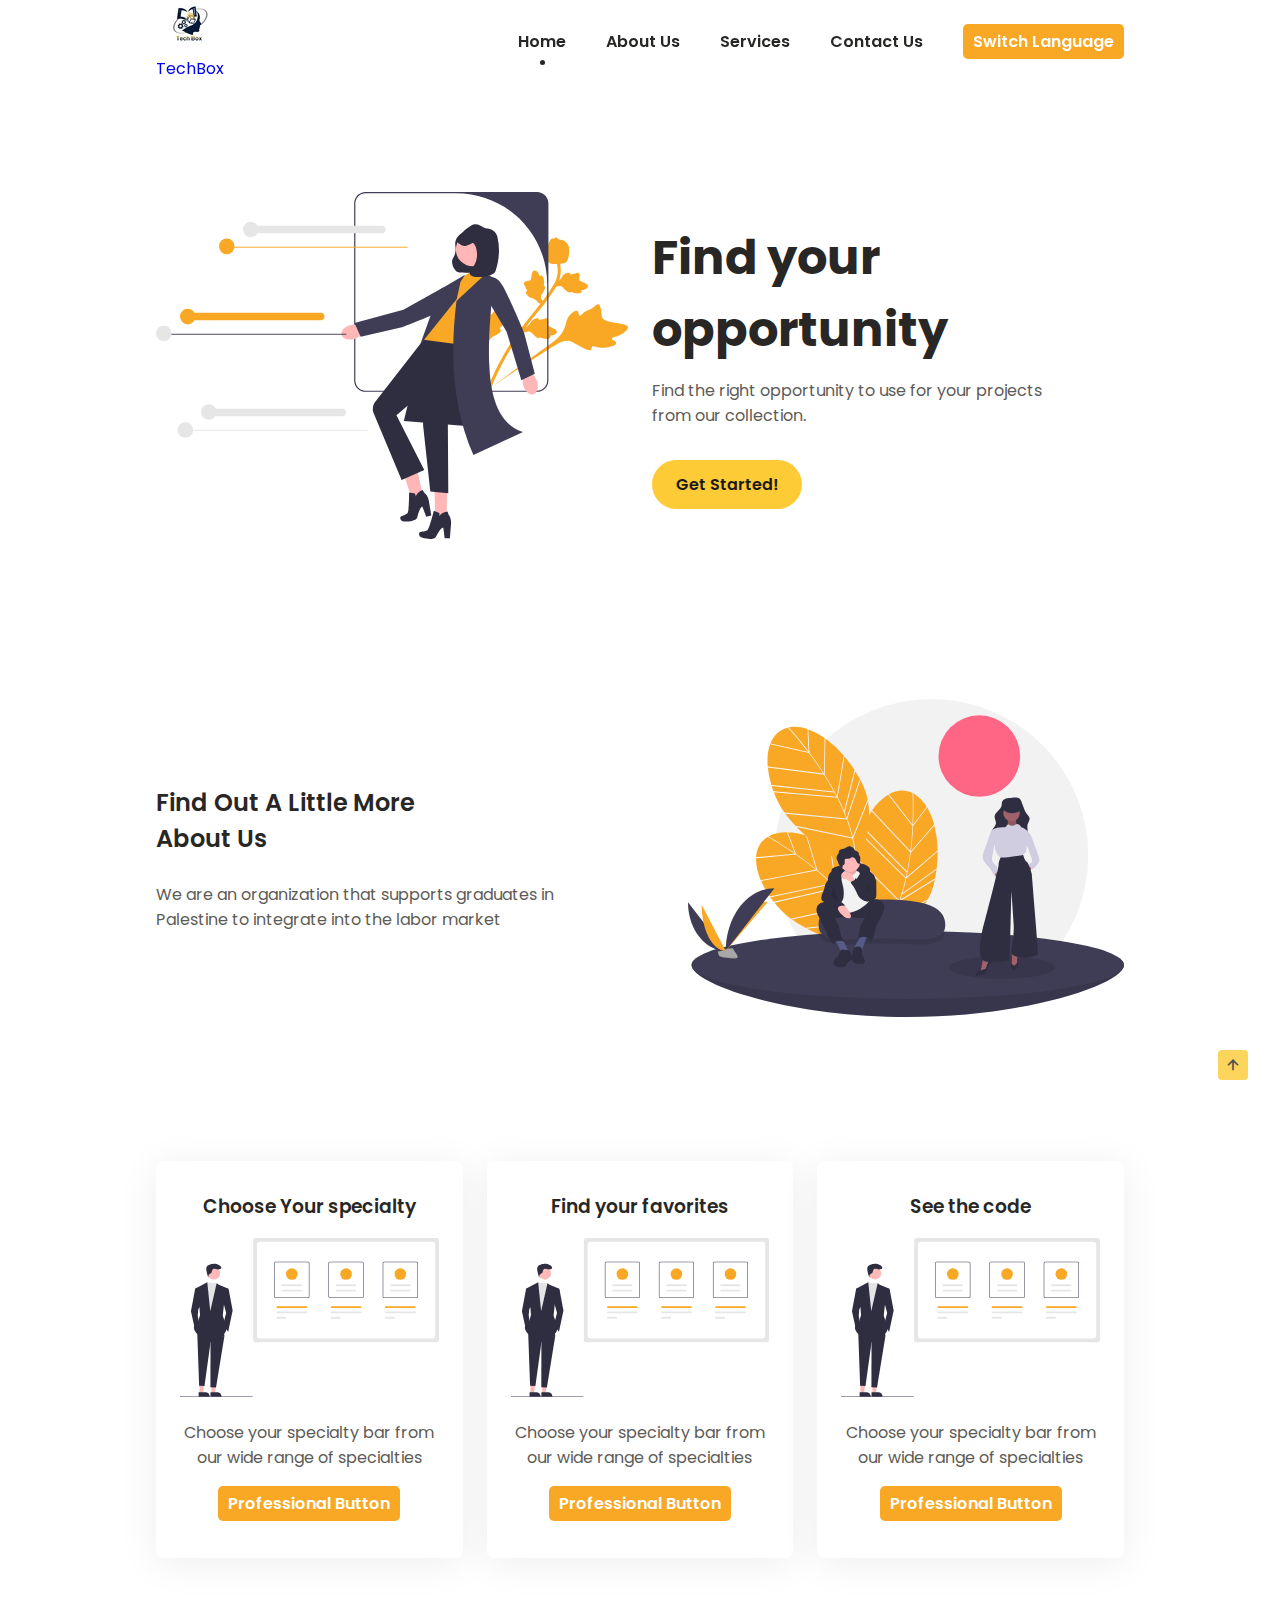
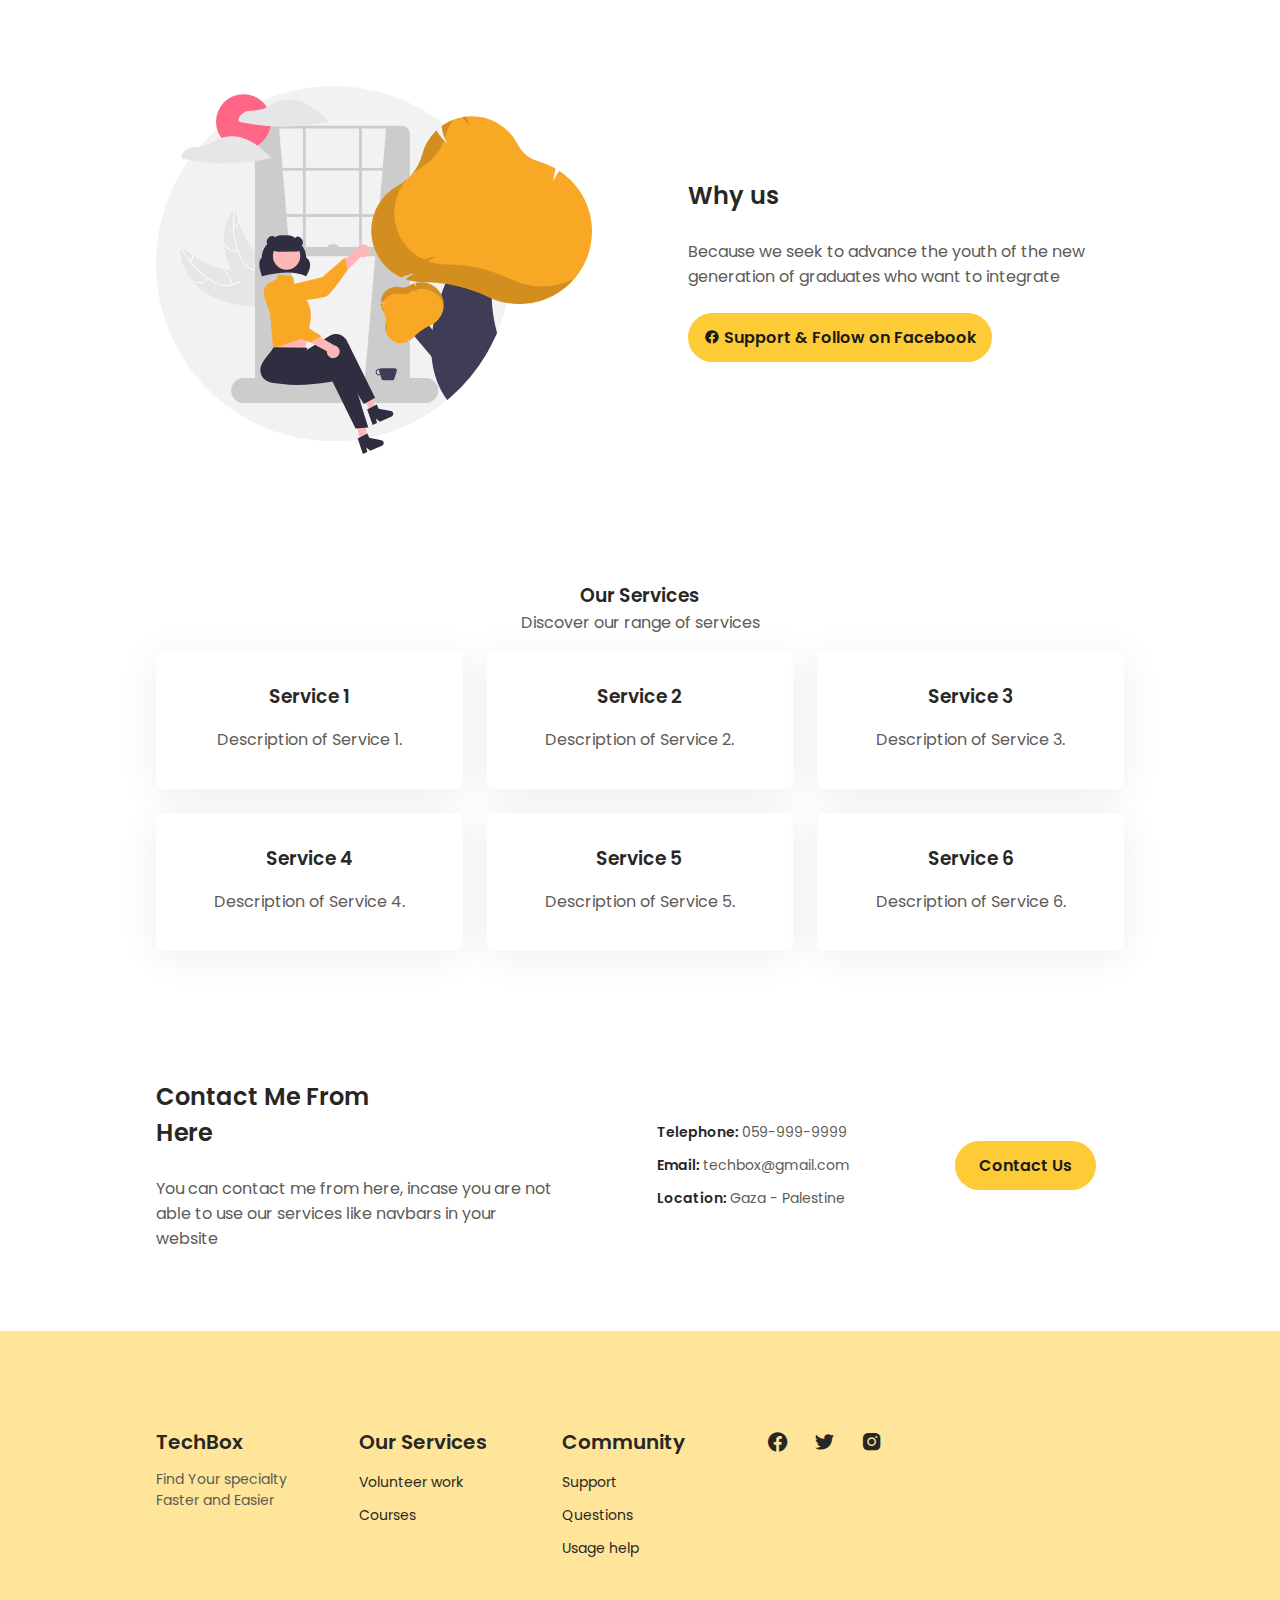
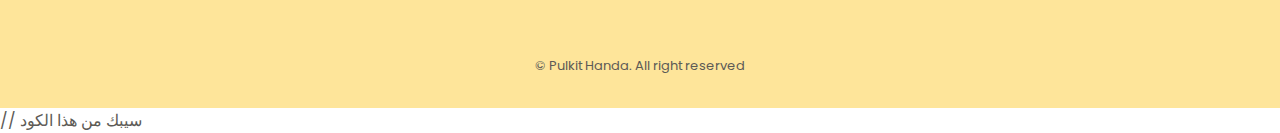
==== index.html @ 5c4421b6 "first commit" ====
<!DOCTYPE html>
<html lang="en">

<head>
    <meta charset="UTF-8">
    <meta name="viewport" content="width=device-width, initial-scale=1.0">

    <!--=============== BOXICONS ===============-->
    <link rel="stylesheet" href="https://cdn.jsdelivr.net/npm/boxicons@latest/css/boxicons.min.css">

    <!-- =============== CSS =============== -->
    <link rel="stylesheet" href="styles.css">
    <link rel="stylesheet" href="styles.scss">

    <title>TechBox</title>

    <!-- =============== FAVICON =============== -->
    <link rel="apple-touch-icon" sizes="180x180" href="assets/img/apple-touch-icon.png">
    <link rel="icon" type="image/png" sizes="32x32" href="assets/img/favicon-32x32.png">
    <link rel="icon" type="image/png" sizes="16x16" href="assets/img/favicon-16x16.png">
</head>

<body>
    <!--=============== HEADER ===============-->
    <header class="header" id="header">
        <div class="progress-container">
            <div class="progress-bar" id="myBar"></div>
        </div>
        <nav class="nav container">
            <a href="#" class="navbar-brand " style="text-align: center;">
                <img src="./img/techbox (1).jpg" alt="TechBox Logo" class="logo-image img-fluid" style="color: black;">
                <br> TechBox
            </a>

            <div class="nav__menu" id="nav-menu">
                <ul class="nav__list">
                    <li class="nav__item">
                        <a href="#home" class="nav__link active-link">Home</a>
                    </li>
                    <li class="nav__item">
                        <a href="#about" class="nav__link">About Us</a>
                    </li>
                    <li class="nav__item">
                        <a href="#services" class="nav__link">Services</a>
                    </li>
                    <li class="nav__item">
                        <a href="#contact" class="nav__link">Contact Us</a>
                    </li>
                    <li class="nav__item">
                        <a href="#" id="language-switch" class="button button-link"
                            style="background-color: #f9a826; color: #fff; padding: 5px 10px; text-decoration: none; border-radius: 5px;">Switch
                            Language</a>
                    </li>
                </ul>

            </div>

        </nav>
    </header>

    <main class="main">
        <!--=============== HOME ===============-->
        <section class="home section" id="home">
            <div class="home__container container grid">
                <img src="./img/undraw_job_offers_re_634p.svg" alt="">

                <div class="home__data">
                    <h1 class="home__title">Find your opportunity</h1>
                    <p class="home__description">Find the right opportunity to use for your projects from our
                        collection.</p>
                    <a href="#about" class="button">Get Started!</a>

                </div>
            </div>
        </section>

        <!--=============== ABOUT ===============-->
        <section class="about section container" id="about">
            <div class="about__container grid">
                <div class="about__data">
                    <h2 class="section__title-center">Find Out A Little More <br> About Us</h2> <br>
                    <p class="about__description">We are an organization that supports graduates in Palestine to
                        integrate into the labor market
                    </p>
                </div>

                <img src="./img/avT.svg" alt="">
            </div>
        </section>

        <!--=============== SERVICES ===============-->
        <section class="services section container" id="">
            <div class="services__container grid">
                <div class="services__data">
                    <h3 class="services__subtitle">Choose Your specialty</h3>
                    <clipPath id="clip0">
                        <img src="./img/awN.svg" alt="">

                        <rect width="121" height="94" fill="white" />
                    </clipPath>
                    <p class="services__description">Choose your specialty bar from our wide range of specialties</p>
                    <div>
                        <a href="#" class="button button-link"
                            style="background-color: #f9a826; color: #fff; padding: 5px 10px; text-decoration: none; border-radius: 5px;">Professional
                            Button</a>
                    </div>

                </div>

                <div class="services__data">
                    <h3 class="services__subtitle">Find your favorites</h3>
                    <clipPath id="clip0">
                        <img src="./img/awN.svg" alt="">

                        <rect width="121" height="94" fill="white" />
                    </clipPath>
                    <p class="services__description">Choose your specialty bar from our wide range of specialties</p>
                    <div>
                        <a href="#" class="button button-link"
                            style="background-color: #f9a826; color: #fff; padding: 5px 10px; text-decoration: none; border-radius: 5px;">Professional
                            Button</a>
                    </div>
                </div>

                <div class="services__data">
                    <h3 class="services__subtitle">See the code</h3>
                    <clipPath id="clip0">
                        <img src="./img/awN.svg" alt="">

                        <rect width="121" height="94" fill="white" />
                    </clipPath>
                    <p class="services__description">Choose your specialty bar from our wide range of specialties</p>
                    <div>
                        <a href="#" class="button button-link"
                            style="background-color: #f9a826; color: #fff; padding: 5px 10px; text-decoration: none; border-radius: 5px;">Professional
                            Button</a>
                    </div>
                </div>
            </div>
        </section>

        <!--=============== APP ===============-->
        <section class="app section container">
            <div class="app__container grid">
                <img src="./img/ayx.svg" alt="">
                <div class="app__data">
                    <h2 class="section__title-center">Why us </h2> <br>
                    <p class="app__description">Because we seek to advance the youth of the new generation of graduates
                        who want to integrate
                    </p>
                    <div class="app__buttons">
                        <a href="https://facebook.com" class="button button-flex" target="_blank">
                            <i class='bx bxl-facebook-circle'></i> Support & Follow on Facebook
                        </a>
                    </div>
                </div>

            </div>
        </section>

        <!--=============== SERVICES ===============-->
        <section class="services section container" id="services">
            <div style="text-align: center;">
                <h3 class="services__subtitle">Our Services</h3>
                <p class="services__description">Discover our range of services</p>
            </div>

            <div class="services__container grid">


                <div class="services__data">
                    <h3 class="services__subtitle">Service 1</h3>
                    <p class="services__description">Description of Service 1.</p>
                </div>

                <div class="services__data">
                    <h3 class="services__subtitle">Service 2</h3>
                    <p class="services__description">Description of Service 2.</p>
                </div>

                <div class="services__data">
                    <h3 class="services__subtitle">Service 3</h3>
                    <p class="services__description">Description of Service 3.</p>
                </div>
                <div class="services__data">
                    <h3 class="services__subtitle">Service 4</h3>
                    <p class="services__description">Description of Service 4.</p>
                </div>
                <div class="services__data">
                    <h3 class="services__subtitle">Service 5</h3>
                    <p class="services__description">Description of Service 5.</p>
                </div>
                <div class="services__data">
                    <h3 class="services__subtitle">Service 6</h3>
                    <p class="services__description">Description of Service 6.</p>
                </div>

            </div>
        </section>

        <!--=============== CONTACT US ===============-->
        <section class="contact section container" id="contact">
            <div class="contact__container grid">
                <div class="contact__content">
                    <h2 class="section__title-center">Contact Me From <br> Here</h2> <br>
                    <p class="contact__description">You can contact me from here, incase you are not able to use our
                        services like navbars in your website</p>
                </div>

                <ul class="contact__content grid">
                    <li class="contact__address">Telephone: <span class="contact__information">059-999-9999</span>
                    </li>
                    <li class="contact__address">Email: <span class="contact__information">techbox@gmail.com</span></li>
                    <li class="contact__address">Location: <span class="contact__information">Gaza - Palestine</span>
                    </li>
                </ul>

                <div class="contact__content">
                    <a href="https://github.com/pulkithanda" class="button">Contact Us</a>
                </div>
            </div>
        </section>
    </main>

    <!--=============== FOOTER ===============-->
    <footer class="footer section">
        <div class="footer__container container grid">
            <div class="footer__content">
                <a href="#" class="footer__logo">TechBox</a>
                <p class="footer__description">Find Your specialty <br> Faster and Easier</p>
            </div>

            <div class="footer__content">
                <h3 class="footer__title">Our Services</h3>
                <ul class="footer__links">
                    <li><a href="https://github.com/pulkithanda" class="footer__link">Volunteer work </a></li>
                    <li><a href="#" class="footer__link">Courses </a></li>
                </ul>
            </div>



            <div class="footer__content">
                <h3 class="footer__title">Community</h3>
                <ul class="footer__links">
                    <li><a href="#" class="footer__link">Support</a></li>
                    <li><a href="#" class="footer__link">Questions</a></li>
                    <li><a href="#" class="footer__link">Usage help</a></li>
                </ul>
            </div>

            <div class="footer__social">
                <a href="#" target="_blank" class="footer__social-link"><i class='bx bxl-facebook-circle '></i></a>
                <a href="https://x.com" target="_blank" class="footer__social-link"><i class='bx bxl-twitter'></i></a>
                <a href="https://www.instagram.com" target="_blank" class="footer__social-link"><i
                        class='bx bxl-instagram-alt'></i></a>
            </div>
        </div>

        <p class="footer__copy">&#169; Pulkit Handa. All right reserved</p>
    </footer>

    <!--=============== SCROLL UP ===============-->
    <a href="#" class="scrollup" id="scroll-up">
        <i class='bx bx-up-arrow-alt scrollup__icon'></i>
    </a>

    <!--=============== MAIN JS ===============-->
    <script src="main.js"></script>
    // سيبك من هذا الكود
    <script>
        // Define your content in both languages
        const englishContent = {
            home: "Home",
            about: "About Us",
            contact: "Contact Us",
            services: "Services"
        };

        const arabicContent = {
            home: "الصفحة الرئيسية",
            about: "معلومات عنا",
            contact: "اتصل بنا",
            services: "الخدمات"
        };

        document.getElementById("language-switch").addEventListener("click", function () {
            function updateContent(language) {
                const content = language === 'english' ? englishContent : arabicContent;

                // Update navbar link text
                document.querySelector(".nav__link").textContent = content.home;
            }
        });

        updateContent('english');

    </script>
</body>

</html>
---- styles.css ----
/*=============== GOOGLE FONTS ===============*/
@import url("https://fonts.googleapis.com/css2?family=Poppins:wght@400;600;700&display=swap");
/*=============== VARIABLES CSS ===============*/
:root {
  --header-height: 3rem;
  /*========== Colors ==========*/
  --hue: 45;
  --sat: 98%;
  --first-color: hsl(var(--hue), var(--sat), 60%);
  --first-color-light: hsl(var(--hue), var(--sat), 85%);
  --first-color-lighten: hsl(var(--hue), var(--sat), 80%);
  --first-color-alt: hsl(var(--hue), var(--sat), 53%);
  --title-color: hsl(var(--hue), 4%, 15%);
  --text-color: hsl(var(--hue), 4%, 35%);
  --text-color-light: hsl(var(--hue), 4%, 65%);
  --body-color: hsl(var(--hue), 0%, 100%);
  --container-color: #FFF;
  --scroll-bar-color: hsl(var(--hue), 4%, 85%);
  --scroll-thumb-color: hsl(var(--hue), 4%, 75%);
  /*========== Font and typography ==========*/
  --body-font: 'Poppins', sans-serif;
  --biggest-font-size: 2rem;
  --h2-font-size: 1.25rem;
  --h3-font-size: 1.125rem;
  --normal-font-size: .938rem;
  --small-font-size: .813rem;
  --smaller-font-size: .75rem;
  /*========== Font weight ==========*/
  --font-semi-bold: 600;
  --font-bold: 700;
  /*========== Margenes ==========*/
  --mb-0-5: .5rem;
  --mb-0-75: .75rem;
  --mb-1: 1rem;
  --mb-1-5: 1.5rem;
  --mb-2: 2rem;
  /*========== z index ==========*/
  --z-tooltip: 10;
  --z-fixed: 100;
}

@media screen and (min-width: 968px) {
  :root {
    --biggest-font-size: 3rem;
    --h2-font-size: 1.75rem;
    --h3-font-size: 1.25rem;
    --normal-font-size: 1rem;
    --small-font-size: .875rem;
    --smaller-font-size: .813rem;
  }
}

/*=============== BASE ===============*/
*, ::before, ::after {
  box-sizing: border-box;
  padding: 0;
  margin: 0;
}

html {
  scroll-behavior: smooth;
}

body {
  margin: var(--header-height) 0 0 0;
  font-family: var(--body-font);
  font-size: var(--normal-font-size);
  background-color: var(--body-color);
  color: var(--text-color);
  transition: .5s;
}

h1, h2, h3 {
  font-weight: var(--font-semi-bold);
  color: var(--title-color);
  line-height: 1.5;
}

ul {
  list-style: none;
}

a {
  text-decoration: none;
}

img {
  max-width: 100%;
  height: auto;
}



/*=============== THEME ===============*/
/*========== Variables Dark theme ==========*/
body.dark-theme {
  --first-color-light: hsl(var(--hue), var(--sat), 75%);
  --title-color: hsl(var(--hue), 4%, 95%);
  --text-color: hsl(var(--hue), 4%, 80%);
  --body-color: hsl(var(--hue), 8%, 13%);
  --container-color: hsl(var(--hue), 8%, 16%);
  --scroll-bar-color: hsl(var(--hue), 4%, 32%);
  --scroll-thumb-color: hsl(var(--hue), 4%, 24%);
}

/*========== Button Dark/Light ==========*/
.change-theme {
  position: absolute;
  right: 1.5rem;
  top: 2.2rem;
  color: var(--title-color);
  font-size: 1.8rem;
  cursor: pointer;
}

.dark-theme .footer {
  background-color: var(--container-color);
}

/*=============== REUSABLE CSS CLASSES ===============*/
.section {
  padding: 4.5rem 0 1rem;
}

.svg__color {
  fill: var(--first-color);
}

.svg__blob {
  fill: var(--first-color-light);
}

.svg__img {
  width: 300px;
  justify-self: center;
}

/*=============== LAYOUT ===============*/
.container {
  max-width: 968px;
  margin-left: var(--mb-1-5);
  margin-right: var(--mb-1-5);
}

.grid {
  display: grid;
  gap: 1.5rem;
}

/*=============== HEADER ===============*/
.header {
  width: 100%;
  background-color: var(--body-color);
  position: fixed;
  top: 0;
  left: 0;
  z-index: var(--z-fixed);
  transition: .5s;
}

/*=============== NAV ===============*/
.nav {
  height: var(--header-height);
  display: flex;
  justify-content: space-between;
  align-items: center;
}

@media screen and (max-width: 767px) {
  .nav__menu {
    position: fixed;
    background-color: var(--container-color);
    box-shadow: 0 0 4px rgba(0, 0, 0, 0.1);
    padding: 2.5rem 0;
    width: 90%;
    top: -100%;
    left: 0;
    right: 0;
    margin: 0 auto;
    transition: .4s;
    border-radius: 2rem;
    z-index: var(--z-fixed);
  }
}

.nav__list {
  display: flex;
  flex-direction: column;
  align-items: center;
  row-gap: 1.5rem;
}

.nav__link, .nav__logo, .nav__toggle {
  color: var(--title-color);
  font-weight: var(--font-semi-bold);
}

.nav__toggle {
  font-size: 1.3rem;
  cursor: pointer;
}

/* Show menu */
.show-menu {
  top: calc(var(--header-height) + 1rem);
}

/* Active link */
.active-link {
  position: relative;
}

.active-link::before {
  content: '';
  position: absolute;
  bottom: -.75rem;
  left: 45%;
  width: 5px;
  height: 5px;
  background-color: var(--title-color);
  border-radius: 50%;
}

/* Change background header */
.scroll-header {
  box-shadow: 0 1px 4px rgba(0, 0, 0, 0.1);
}

/*=============== HOME ===============*/
.home__container {
  row-gap: 3rem;
}

.home__title {
  font-size: var(--biggest-font-size);
  font-weight: var(--font-bold);
  margin-bottom: var(--mb-0-75);
}

.home__description {
  margin-bottom: var(--mb-2);
}

/*=============== BUTTONS ===============*/
.button {
  display: inline-block;
  background-color: var(--first-color);
  color: #1A1A1A;
  padding: .75rem 1.5rem;
  border-radius: 3rem;
  font-weight: var(--font-semi-bold);
  transition: .3s;
}

.button:hover {
  background-color: var(--first-color-alt);
}

.button__header {
  display: none;
}

.button-link {
  background: none;
  padding: 0;
  color: var(--title-color);
}

.button-link:hover {
  background-color: transparent;
}

.button-flex {
  display: inline-flex;
  align-items: center;
  column-gap: .25rem;
  padding: .75rem 1rem;
}

.button__icon {
  font-size: 1.5rem;
}

/*=============== ABOUT ===============*/
.about__container {
  gap: 2.5rem;
}

.about__data {
  text-align: center;
}

/*=============== SERVICES ===============*/
.services__container {
  padding-top: 1rem;
}

.services__data {
  display: grid;
  row-gap: 1rem;
  background-color: var(--container-color);
  box-shadow: 0 5px 40px rgba(0, 0, 0, 0.07);
  border-bottom: 5px solid transparent;
  transition: all 0.3s ease-out;
  padding: 2rem 1.5rem;
  border-radius: 7px;
  text-align: center;
}

.services__data:hover {
  transform: scale(1.04);
  border-bottom: 5px solid var(--first-color);
}

.services__img {
  width: 135px;
  justify-self: center;
  margin-bottom: var(--mb-0-5);
}

/*=============== APP ===============*/
.app__container {
  gap: 2.5rem;
}

.app__data {
  text-align: center;
}

.app__description {
  margin-bottom: var(--mb-1-5);
}

.app__buttons {
  display: grid;
  grid-template-columns: repeat(2, max-content);
  justify-content: center;
  gap: .5rem;
}

/*=============== CONTACT ===============*/
.contact__container {
  padding-bottom: 3rem;
}

.contact__description {
  text-align: center;
}

.contact__content {
  row-gap: .75rem;
}

.contact__address {
  font-size: var(--small-font-size);
  font-weight: var(--font-semi-bold);
  color: var(--title-color);
}

.contact__information {
  font-weight: initial;
  color: var(--text-color);
}

/*=============== FOOTER ===============*/
.footer {
  background-color: var(--first-color-lighten);
  padding-bottom: 2rem;
}

.footer__container {
  row-gap: 2rem;
}

.footer__logo, .footer__title {
  font-size: var(--h3-font-size);
  margin-bottom: var(--mb-0-75);
}

.footer__logo {
  display: inline-block;
  font-weight: var(--font-semi-bold);
  color: var(--title-color);
}

.footer__description, .footer__link {
  font-size: var(--small-font-size);
}

.footer__links {
  display: grid;
  row-gap: .5rem;
}

.footer__link {
  color: var(--title-color);
}

.footer__social {
  display: flex;
  column-gap: 1.5rem;
}

.footer__link:hover{
  text-decoration: underline;
  color: rgb(66, 66, 66);
}
.footer__social-link {
  font-size: 1.25rem;
  color: var(--title-color);
}

.footer__copy {
  margin-top: 6rem;
  text-align: center;
  font-size: var(--smaller-font-size);
  color: var(--text-color);
}

/*=============== SCROLL UP ===============*/
.scrollup {
  position: fixed;
  background: var(--first-color);
  right: 1rem;
  bottom: -20%;
  display: inline-flex;
  padding: .3rem;
  border-radius: .25rem;
  z-index: var(--z-tooltip);
  opacity: .8;
  transition: .4s;
}

.scrollup:hover {
  background-color: var(--first-color);
  opacity: 1;
}

.scrollup__icon {
  font-size: 1.25rem;
  color: var(--title-color);
}

/* Show Scroll Up*/
.show-scroll {
  bottom: 3rem;
}

/*=============== SCROLL BAR ===============*/
::-webkit-scrollbar {
  width: .6rem;
  border-radius: .5rem;
  background-color: var(--scroll-bar-color);
}

::-webkit-scrollbar-thumb {
  background-color: var(--scroll-thumb-color);
  border-radius: .5rem;
}

::-webkit-scrollbar-thumb:hover {
  background-color: var(--text-color-light);
}

.progress-container {
  width: 100%;
  height: 5px;
  /* background: #ccc; */
}

.progress-bar {
  height: 5px;
  background: #FDCB35;
  width: 0%;
}

/*=============== MEDIA QUERIES ===============*/
/* For small devices */
@media screen and (max-width: 360px) {
  .svg__img {
    width: 100%;
  }
  .section {
    padding: 3.5rem 0 1rem;
  }
  .services__img {
    width: 100px;
  }
  .app__buttons {
    grid-template-columns: max-content;
  }
}

/* For medium devices */
@media screen and (min-width: 576px) {
  .svg__img {
    width: 100%;
  }
  .section__title-center {
    text-align: initial;
  }
  .home__container,
  .about__container,
  .services__container,
  .app__container,
  .contact__container,
  .footer__container {
    grid-template-columns: repeat(2, 1fr);
  }
  .home__img {
    order: 1;
  }
  .home__container,
  .about__container,
  .app__container,
  .contact__container {
    align-items: center;
  }
  .about__data,
  .app__data,
  .contact__description {
    text-align: initial;
  }
  .about__img,
  .app__img {
    order: -1;
  }
}

@media screen and (min-width: 767px) {
  body {
    margin: 0;
  }
  .section {
    padding: 6rem 0 2rem;
  }
  .nav {
    height: calc(var(--header-height) + 1.5rem);
  }
  .nav__list {
    flex-direction: row;
    column-gap: 2.5rem;
  }
  .nav__toggle {
    display: none;
  }
  .change-theme {
    position: initial;
  }
  .home__container {
    padding: 6rem 0 2rem;
  }
  .app__buttons {
    justify-content: initial;
  }
}

/* For large devices */
@media screen and (min-width: 968px) {
  .button__header {
    display: block;
  }
  .svg__img {
    width: 470px;
  }
  .about__container,
  .app__container,
  .contact__container {
    column-gap: 6rem;
  }
  .services__container {
    grid-template-columns: repeat(3, 1fr);
  }
  .contact__container {
    grid-template-columns: 3fr 1.5fr 1.25fr;
  }
  .footer__container {
    grid-template-columns: repeat(5, 1fr);
  }
  .footer__social {
    align-items: flex-start;
  }
  .footer__social-link {
    font-size: 1.45rem;
  }
}

@media screen and (min-width: 1024px) {
  .container {
    margin-left: auto;
    margin-right: auto;
  }
  .home__img {
    width: 540px;
  }
  .home__description {
    padding-right: 5rem;
  }
  .footer__container {
    column-gap: 3rem;
  }
  .scrollup {
    right: 2rem;
  }
}
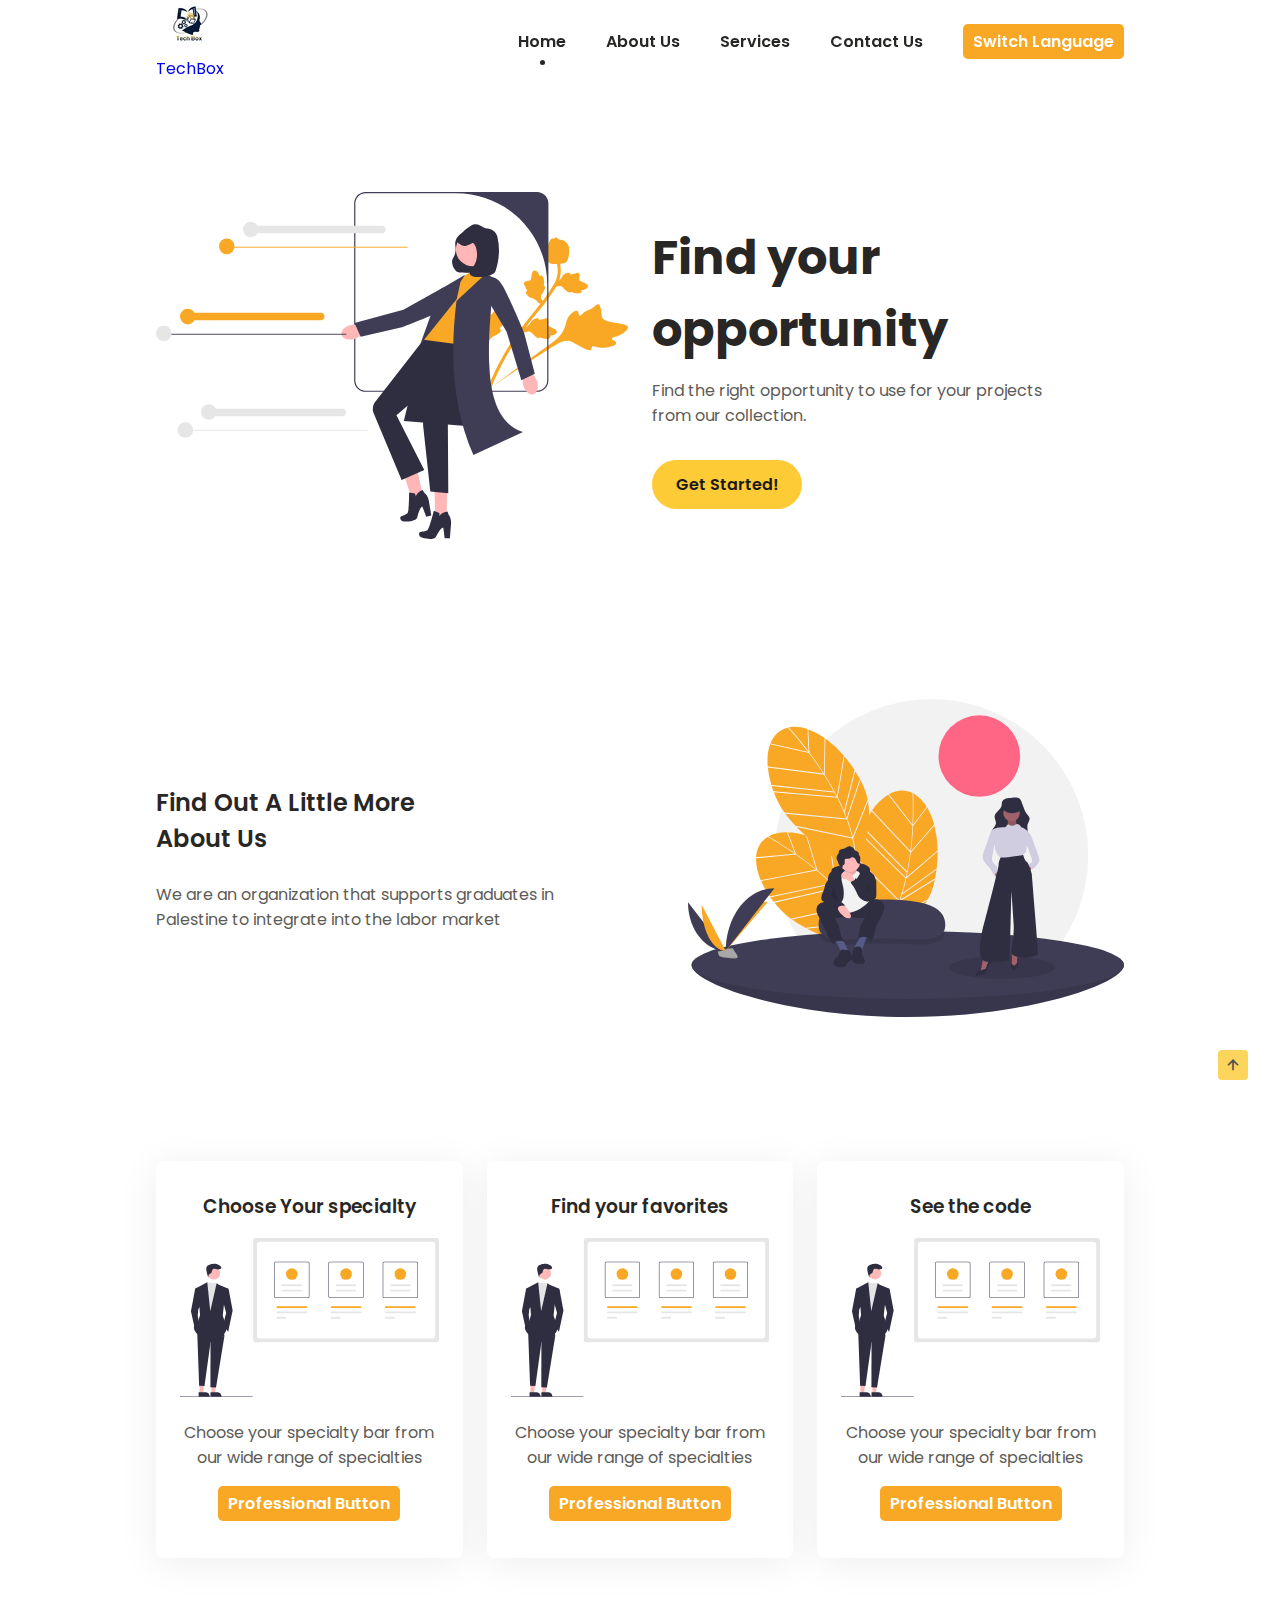
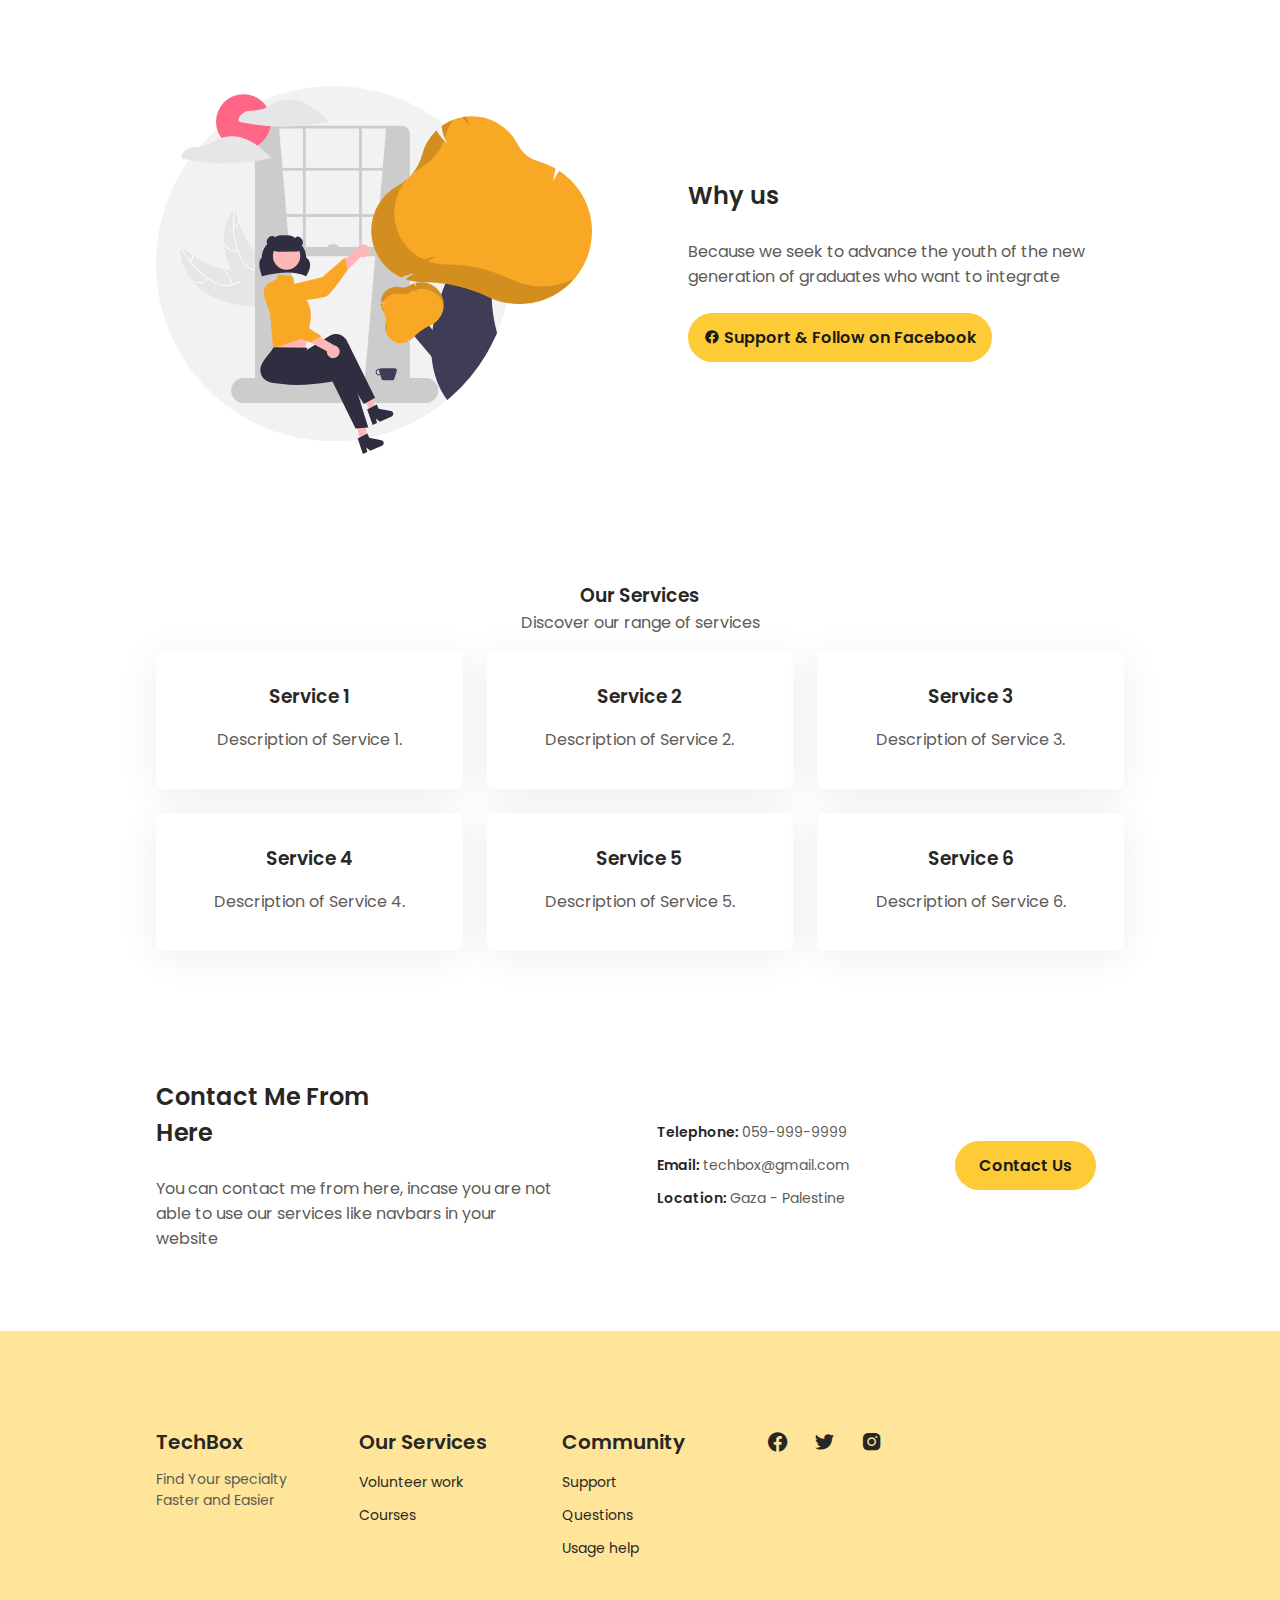
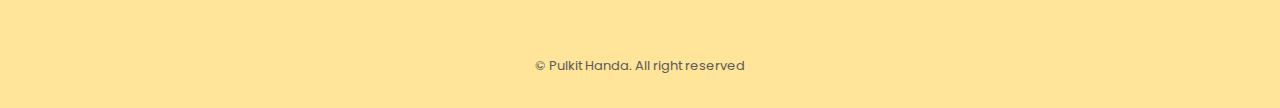
==== commit 788ce890: "update pages" ====
--- a/index.html
+++ b/index.html
@@ -47,7 +47,7 @@
                         <a href="#contact" class="nav__link">Contact Us</a>
                     </li>
                     <li class="nav__item">
-                        <a href="#" id="language-switch" class="button button-link"
+                        <a href="./indexar.html" id="language-switch" class="button button-link"
                             style="background-color: #f9a826; color: #fff; padding: 5px 10px; text-decoration: none; border-radius: 5px;">Switch
                             Language</a>
                     </li>
@@ -267,7 +267,7 @@
 
     <!--=============== MAIN JS ===============-->
     <script src="main.js"></script>
-    // سيبك من هذا الكود
+    <!-- // سيبك من هذا الكود -->
     <script>
         // Define your content in both languages
         const englishContent = {
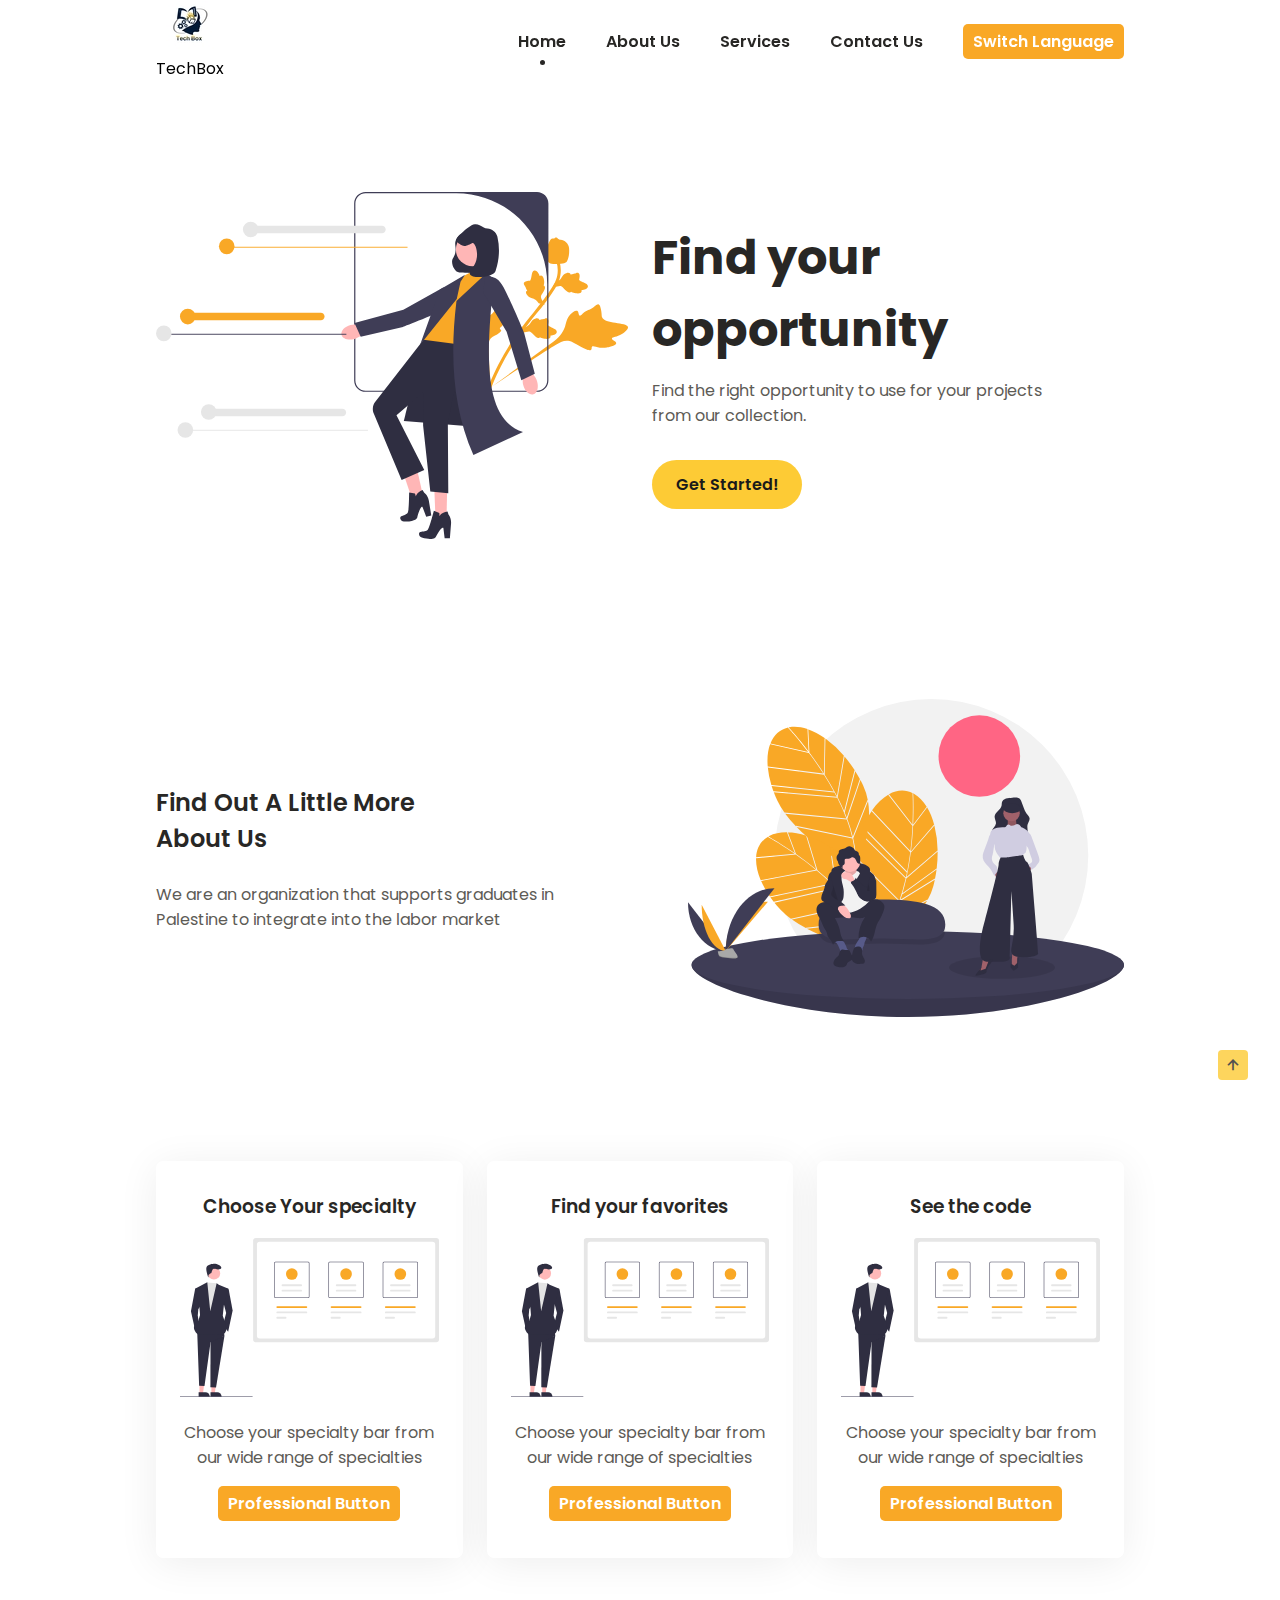
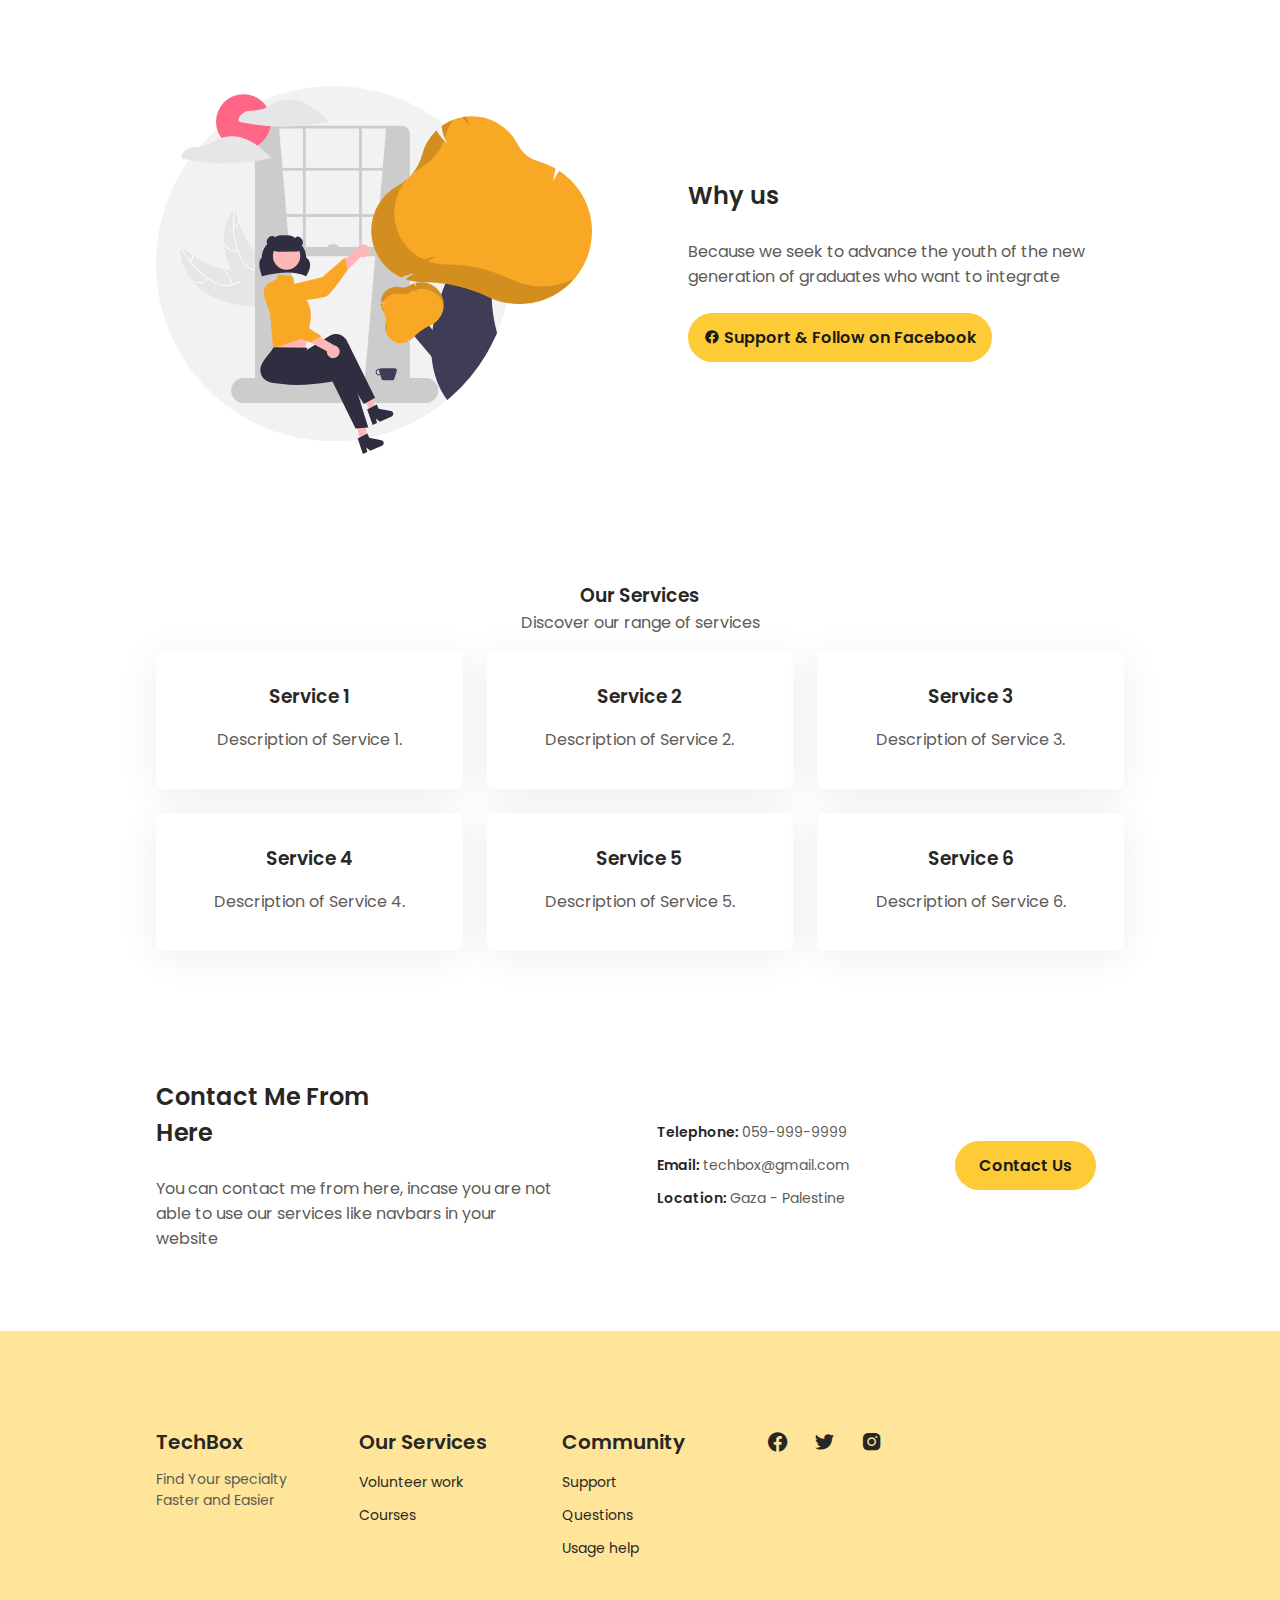
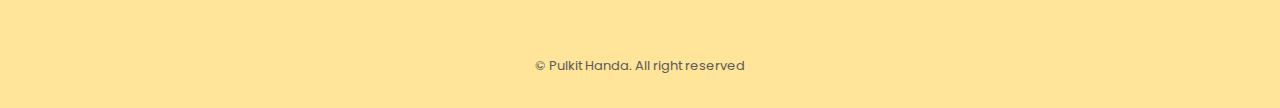
==== commit 5c3600c7: "logo color" ====
--- a/index.html
+++ b/index.html
@@ -18,6 +18,12 @@
     <link rel="apple-touch-icon" sizes="180x180" href="assets/img/apple-touch-icon.png">
     <link rel="icon" type="image/png" sizes="32x32" href="assets/img/favicon-32x32.png">
     <link rel="icon" type="image/png" sizes="16x16" href="assets/img/favicon-16x16.png">
+
+    <style>
+        .navbar-brand {
+            color: black;
+        }
+    </style>
 </head>
 
 <body>
